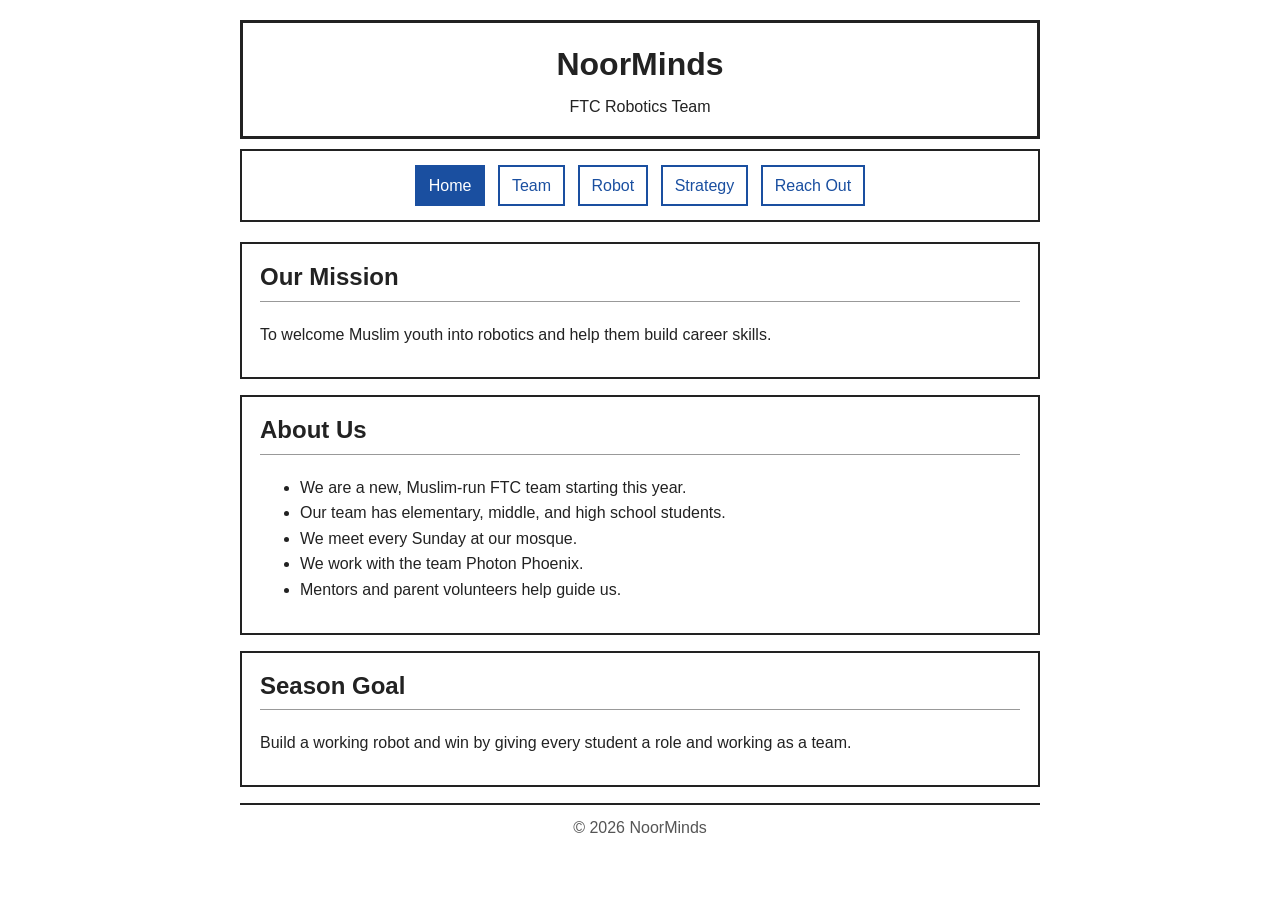
==== index.html @ 4e8f382d "Update the navigation button label from Join Us to Reach Out across all pages." ====
<!DOCTYPE html>
<html lang="en">
<head>
  <meta charset="UTF-8">
  <meta name="viewport" content="width=device-width, initial-scale=1.0">
  <title>NoorMinds - Home</title>
  <link rel="stylesheet" href="style.css">
</head>
<body>

<header>
  <h1>NoorMinds</h1>
  <p>FTC Robotics Team</p>
</header>

<nav>
  <a href="index.html" class="current">Home</a>
  <a href="team.html">Team</a>
  <a href="robot.html">Robot</a>
  <a href="strategy.html">Strategy</a>
  <a href="reach-out.html">Reach Out</a>
</nav>

<div class="box">
  <h2>Our Mission</h2>
  <p>To welcome Muslim youth into robotics and help them build career skills.</p>
</div>

<div class="box">
  <h2>About Us</h2>
  <ul>
    <li>We are a new, Muslim-run FTC team starting this year.</li>
    <li>Our team has elementary, middle, and high school students.</li>
    <li>We meet every Sunday at our mosque.</li>
    <li>We work with the team Photon Phoenix.</li>
    <li>Mentors and parent volunteers help guide us.</li>
  </ul>
</div>

<div class="box">
  <h2>Season Goal</h2>
  <p>Build a working robot and win by giving every student a role and working as a team.</p>
</div>

<footer>&copy; 2026 NoorMinds</footer>

</body>
</html>
---- style.css ----
body {
  font-family: Arial, sans-serif;
  max-width: 800px;
  margin: 20px auto;
  padding: 0 20px;
  line-height: 1.6;
  color: #222;
}
header {
  border: 3px solid #222;
  padding: 16px;
  text-align: center;
  margin-bottom: 10px;
}
header h1 { margin: 0; }
header p { margin: 4px 0 0; }
nav {
  border: 2px solid #222;
  padding: 10px;
  text-align: center;
  margin-bottom: 20px;
}
nav a {
  display: inline-block;
  margin: 4px;
  padding: 6px 12px;
  border: 2px solid #1a4fa0;
  color: #1a4fa0;
  text-decoration: none;
}
nav a:hover, nav a.current {
  background: #1a4fa0;
  color: white;
}
.box {
  border: 2px solid #222;
  padding: 14px 18px;
  margin-bottom: 16px;
}
.box h2 {
  margin-top: 0;
  border-bottom: 1px solid #999;
  padding-bottom: 4px;
}
.note { color: #777; font-style: italic; }
footer {
  border-top: 2px solid #222;
  text-align: center;
  padding-top: 10px;
  color: #555;
}
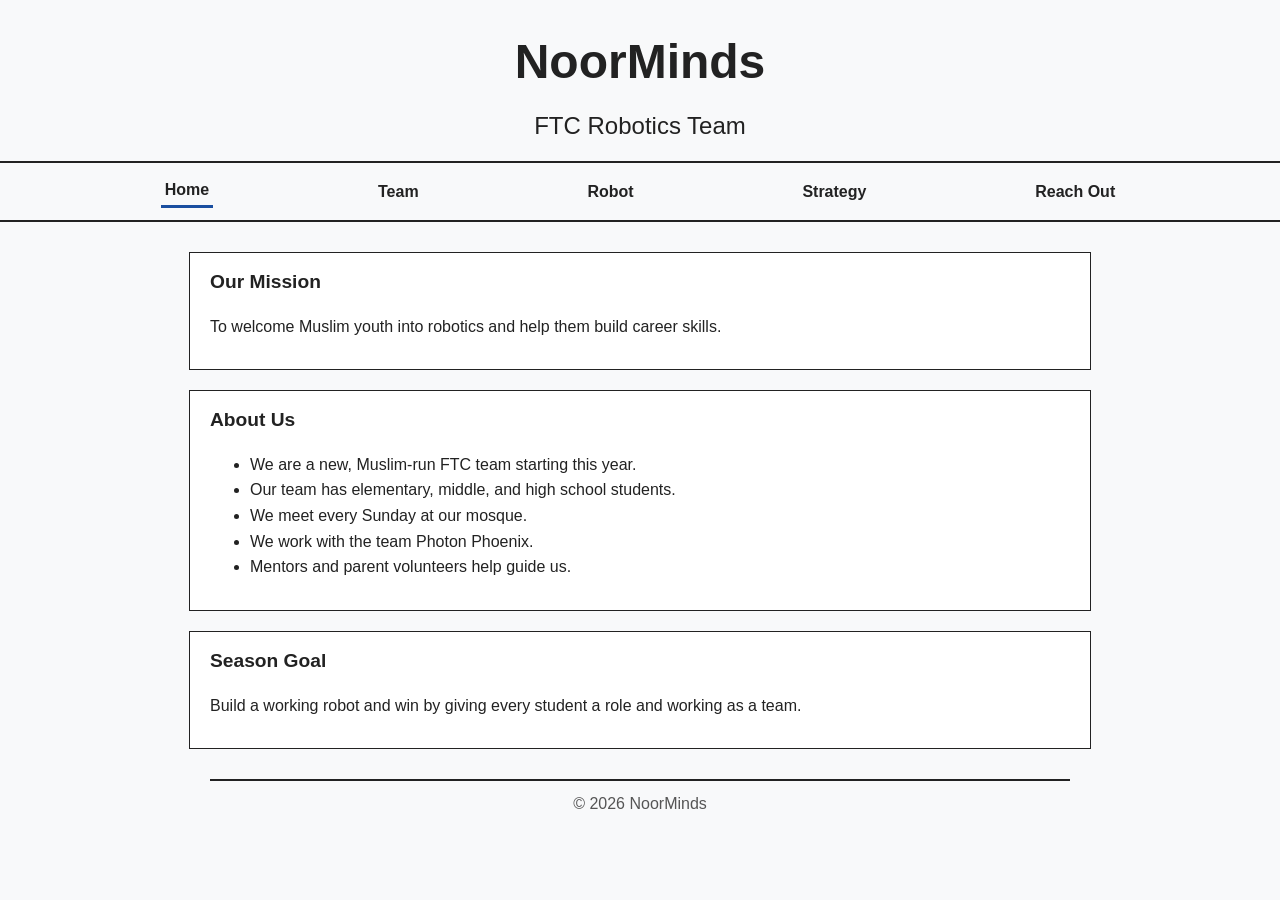
==== commit 2852d84f: "Add files via upload" ====
--- a/index.html
+++ b/index.html
@@ -4,7 +4,20 @@
   <meta charset="UTF-8">
   <meta name="viewport" content="width=device-width, initial-scale=1.0">
   <title>NoorMinds - Home</title>
-  <link rel="stylesheet" href="style.css">
+  <style>
+    body { font-family: Arial, sans-serif; margin: 0; line-height: 1.6; color: #222; background: #f8f9fa; }
+    header { text-align: center; padding: 24px 0 16px; }
+    header h1 { margin: 0; font-size: 3em; }
+    header p { margin: 6px 0 0; font-size: 1.5em; }
+    nav { width: 100%; border-top: 2px solid #222; border-bottom: 2px solid #222; padding: 12px 0; margin-bottom: 30px; display: flex; justify-content: space-evenly; align-items: center; }
+    nav a { color: #222; text-decoration: none; font-weight: bold; padding: 2px 4px; }
+    nav a:hover { text-decoration: underline; }
+    nav a.current { border-bottom: 3px solid #1a4fa0; }
+    .box { border: 1px solid #222; background: white; padding: 14px 20px; max-width: 860px; margin: 0 auto 20px; }
+    .box h2 { margin-top: 0; font-size: 1.2em; }
+    .note { color: #777; font-style: italic; }
+    footer { border-top: 2px solid #222; text-align: center; padding: 10px 0 20px; margin: 30px auto 0; max-width: 860px; color: #555; }
+  </style>
 </head>
 <body>
 
@@ -18,7 +31,7 @@
   <a href="team.html">Team</a>
   <a href="robot.html">Robot</a>
   <a href="strategy.html">Strategy</a>
-  <a href="reach-out.html">Reach Out</a>
+  <a href="join.html">Reach Out</a>
 </nav>
 
 <div class="box">
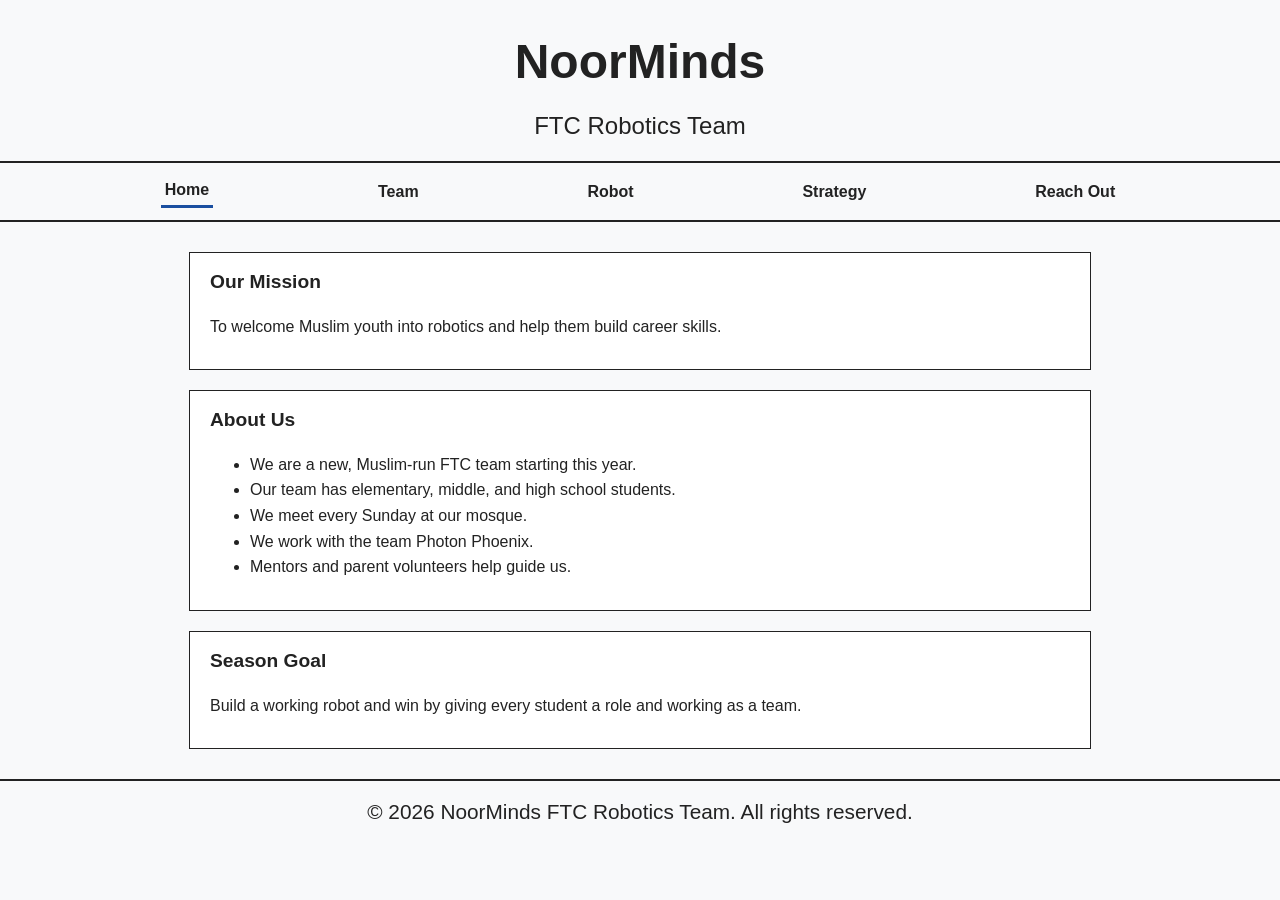
==== commit b4f015e2: "Add files via upload" ====
--- a/index.html
+++ b/index.html
@@ -16,7 +16,7 @@
     .box { border: 1px solid #222; background: white; padding: 14px 20px; max-width: 860px; margin: 0 auto 20px; }
     .box h2 { margin-top: 0; font-size: 1.2em; }
     .note { color: #777; font-style: italic; }
-    footer { border-top: 2px solid #222; text-align: center; padding: 10px 0 20px; margin: 30px auto 0; max-width: 860px; color: #555; }
+    footer { border-top: 2px solid #222; text-align: center; padding: 14px 0 24px; margin: 30px 0 0; width: 100%; font-size: 1.3em; color: #222; }
   </style>
 </head>
 <body>
@@ -55,7 +55,7 @@
   <p>Build a working robot and win by giving every student a role and working as a team.</p>
 </div>
 
-<footer>&copy; 2026 NoorMinds</footer>
+<footer>&copy; 2026 NoorMinds FTC Robotics Team. All rights reserved.</footer>
 
 </body>
 </html>
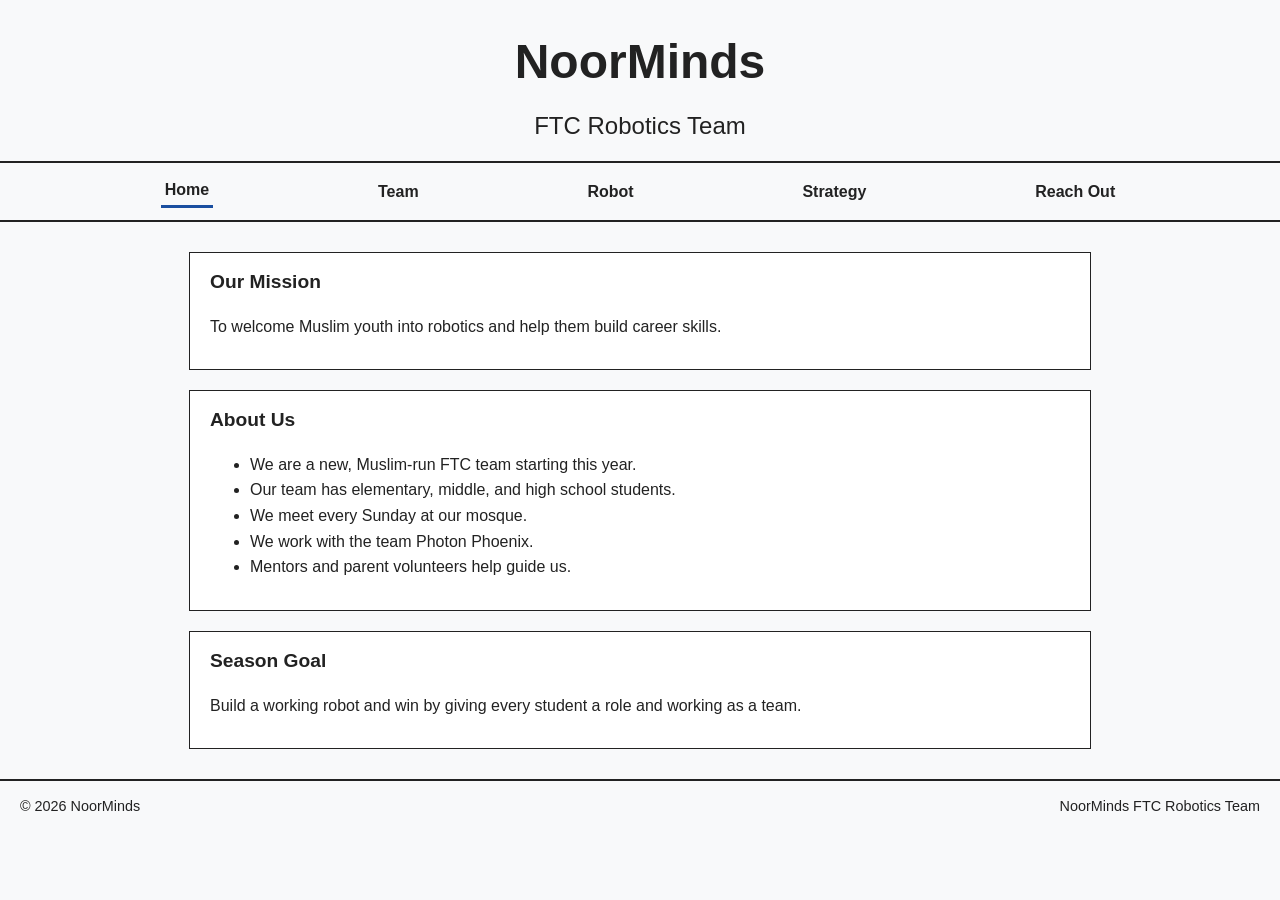
==== commit 5641442d: "Add files via upload" ====
--- a/index.html
+++ b/index.html
@@ -16,7 +16,7 @@
     .box { border: 1px solid #222; background: white; padding: 14px 20px; max-width: 860px; margin: 0 auto 20px; }
     .box h2 { margin-top: 0; font-size: 1.2em; }
     .note { color: #777; font-style: italic; }
-    footer { border-top: 2px solid #222; text-align: center; padding: 14px 0 24px; margin: 30px 0 0; width: 100%; font-size: 1.3em; color: #222; }
+    footer { border-top: 2px solid #222; display: flex; justify-content: space-between; padding: 14px 20px 24px; margin: 30px 0 0; width: 100%; box-sizing: border-box; font-size: 0.9em; color: #222; }
   </style>
 </head>
 <body>
@@ -55,7 +55,7 @@
   <p>Build a working robot and win by giving every student a role and working as a team.</p>
 </div>
 
-<footer>&copy; 2026 NoorMinds FTC Robotics Team. All rights reserved.</footer>
+<footer><span>&copy; 2026 NoorMinds</span><span>NoorMinds FTC Robotics Team</span></footer>
 
 </body>
 </html>
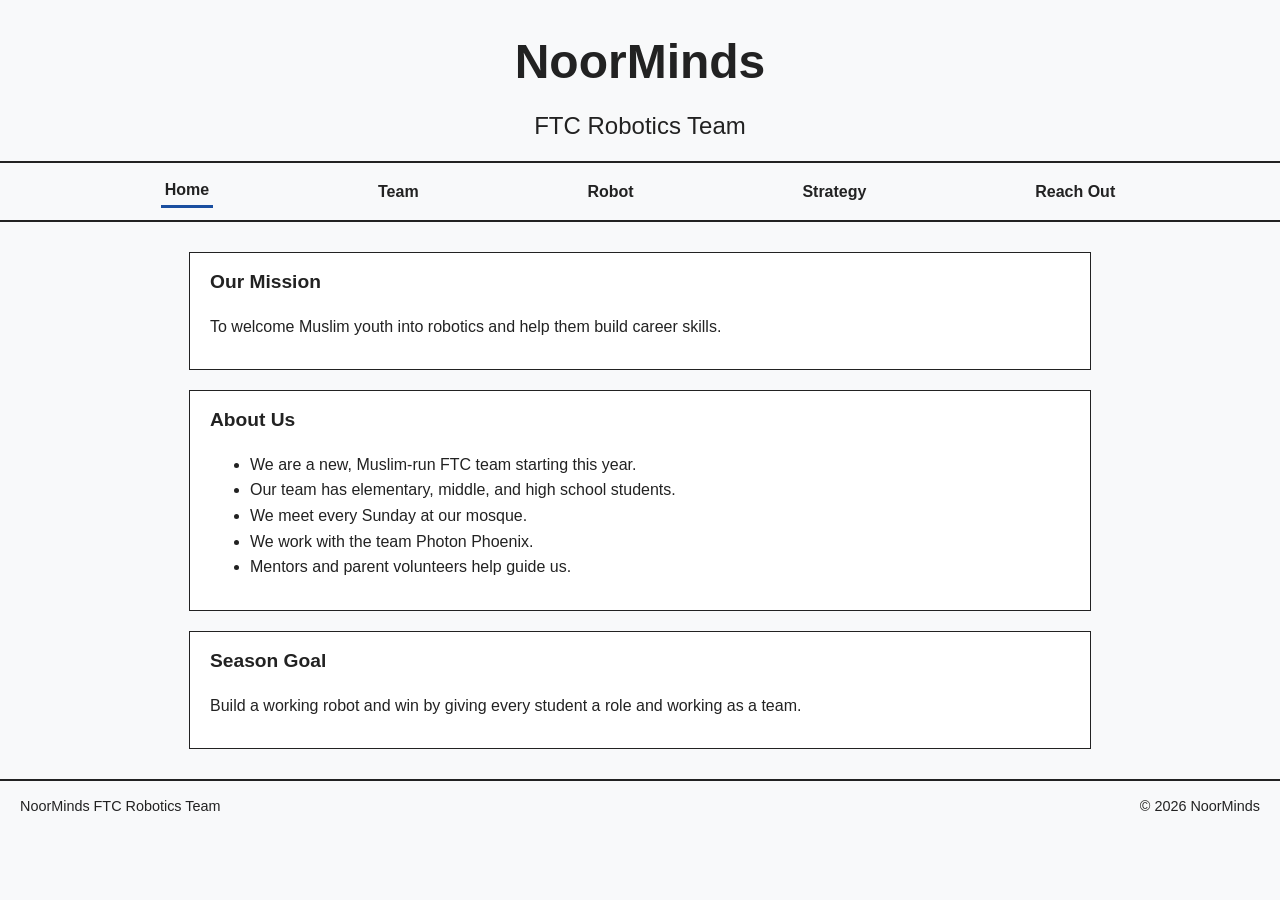
==== commit 774034d8: "Add files via upload" ====
--- a/index.html
+++ b/index.html
@@ -55,7 +55,7 @@
   <p>Build a working robot and win by giving every student a role and working as a team.</p>
 </div>
 
-<footer><span>&copy; 2026 NoorMinds</span><span>NoorMinds FTC Robotics Team</span></footer>
+<footer><span>NoorMinds FTC Robotics Team</span><span>&copy; 2026 NoorMinds</span></footer>
 
 </body>
 </html>
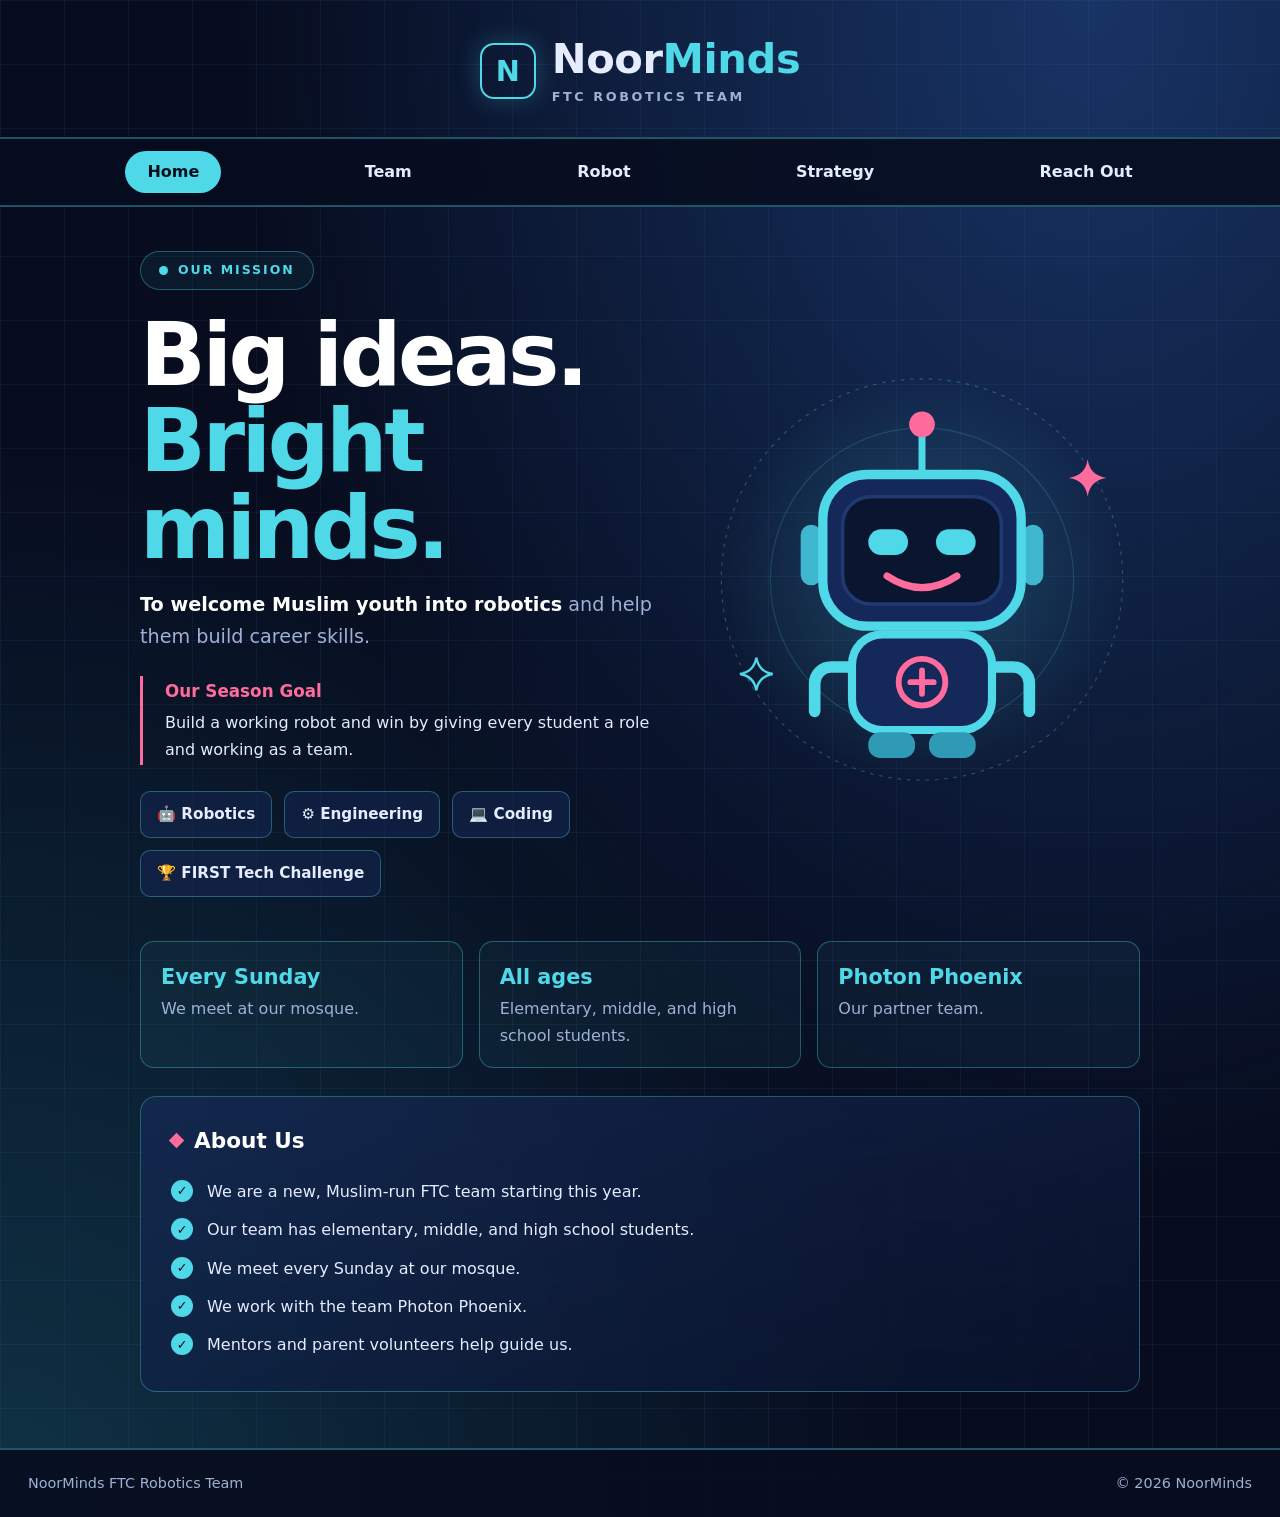
==== commit 67de3040: "Add files via upload" ====
--- a/index.html
+++ b/index.html
@@ -5,25 +5,72 @@
   <meta name="viewport" content="width=device-width, initial-scale=1.0">
   <title>NoorMinds - Home</title>
   <style>
-    body { font-family: Arial, sans-serif; margin: 0; line-height: 1.6; color: #222; background: #f8f9fa; }
-    header { text-align: center; padding: 24px 0 16px; }
-    header h1 { margin: 0; font-size: 3em; }
-    header p { margin: 6px 0 0; font-size: 1.5em; }
-    nav { width: 100%; border-top: 2px solid #222; border-bottom: 2px solid #222; padding: 12px 0; margin-bottom: 30px; display: flex; justify-content: space-evenly; align-items: center; }
-    nav a { color: #222; text-decoration: none; font-weight: bold; padding: 2px 4px; }
-    nav a:hover { text-decoration: underline; }
-    nav a.current { border-bottom: 3px solid #1a4fa0; }
-    .box { border: 1px solid #222; background: white; padding: 14px 20px; max-width: 860px; margin: 0 auto 20px; }
-    .box h2 { margin-top: 0; font-size: 1.2em; }
-    .note { color: #777; font-style: italic; }
-    footer { border-top: 2px solid #222; display: flex; justify-content: space-between; padding: 14px 20px 24px; margin: 30px 0 0; width: 100%; box-sizing: border-box; font-size: 0.9em; color: #222; }
+    :root { --bg: #070d1f; --cyan: #4fd8e8; --pink: #ff6b9d; --text: #e6ecff; --muted: #9fb0d6; --line: rgba(79, 216, 232, 0.35); }
+    * { box-sizing: border-box; }
+    html { background: var(--bg); }
+    body { margin: 0; min-height: 100vh; font-family: "Inter", "Segoe UI", system-ui, -apple-system, Arial, sans-serif; color: var(--text); line-height: 1.65; background-color: var(--bg); background-image: linear-gradient(rgba(90, 150, 255, 0.07) 1px, transparent 1px), linear-gradient(90deg, rgba(90, 150, 255, 0.07) 1px, transparent 1px), radial-gradient(ellipse at 85% 0%, rgba(40, 90, 170, 0.5), transparent 55%), radial-gradient(ellipse at 0% 100%, rgba(30, 120, 140, 0.35), transparent 50%); background-size: 64px 64px, 64px 64px, 100% 100%, 100% 100%; }
+    header { padding: 36px 20px 30px; display: flex; justify-content: center; }
+    .brand { display: flex; align-items: center; gap: 16px; }
+    .logo { width: 56px; height: 56px; display: flex; align-items: center; justify-content: center; border: 2px solid var(--cyan); border-radius: 14px; color: var(--cyan); font-size: 1.8rem; font-weight: 800; box-shadow: 0 0 24px rgba(79, 216, 232, 0.25); }
+    header h1 { margin: 0; font-size: clamp(1.8rem, 5vw, 2.6rem); font-weight: 800; letter-spacing: -0.01em; line-height: 1.1; }
+    header h1 span { color: var(--cyan); }
+    header p { margin: 4px 0 0; color: var(--muted); letter-spacing: 0.2em; text-transform: uppercase; font-size: 0.8rem; font-weight: 600; }
+    nav { position: sticky; top: 0; z-index: 10; width: 100%; display: flex; justify-content: space-evenly; align-items: center; flex-wrap: wrap; gap: 6px; padding: 12px 10px; background: rgba(7, 13, 31, 0.88); backdrop-filter: blur(10px); border-top: 2px solid var(--line); border-bottom: 2px solid var(--line); }
+    nav a { color: var(--text); text-decoration: none; font-weight: 700; padding: 8px 22px; border-radius: 999px; transition: background 0.15s, color 0.15s; }
+    nav a:hover { background: rgba(79, 216, 232, 0.12); color: var(--cyan); }
+    nav a.current { background: var(--cyan); color: #06101f; }
+    main { max-width: 1040px; margin: 44px auto; padding: 0 20px; }
+    .box { background: linear-gradient(160deg, rgba(22, 42, 88, 0.7), rgba(10, 20, 45, 0.7)); border: 1.5px solid var(--line); border-radius: 16px; padding: 26px 30px; margin-bottom: 28px; backdrop-filter: blur(6px); }
+    .box h2 { display: flex; align-items: center; gap: 12px; margin: 0 0 14px; font-size: 1.35rem; color: #fff; }
+    .box h2::before { content: ""; flex: none; width: 11px; height: 11px; background: var(--pink); transform: rotate(45deg); }
+    .box p { margin: 0 0 10px; color: var(--text); }
+    .box p:last-child { margin-bottom: 0; }
+    .hero { display: grid; grid-template-columns: 1.1fr 0.9fr; gap: 30px; align-items: center; margin-bottom: 44px; }
+    .pill { display: inline-flex; align-items: center; gap: 10px; padding: 8px 18px; border: 1.5px solid var(--line); border-radius: 999px; background: rgba(79, 216, 232, 0.06); color: var(--cyan); font-size: 0.78rem; font-weight: 800; letter-spacing: 0.16em; text-transform: uppercase; }
+    .pill::before { content: ""; width: 9px; height: 9px; border-radius: 50%; background: var(--cyan); }
+    .headline { margin: 22px 0 18px; font-size: clamp(3rem, 8vw, 5.4rem); font-weight: 800; letter-spacing: -0.04em; line-height: 1; color: #fff; }
+    .headline span { display: block; color: var(--cyan); }
+    .lead { margin: 0 0 24px; font-size: 1.2rem; color: var(--muted); max-width: 520px; }
+    .lead strong { color: #fff; }
+    .callout { border-left: 3px solid var(--pink); padding: 2px 0 2px 22px; margin: 0 0 26px; max-width: 520px; }
+    .callout h3 { margin: 0 0 4px; color: var(--pink); font-size: 1.05rem; }
+    .callout p { margin: 0; color: var(--text); }
+    .chips { display: flex; flex-wrap: wrap; gap: 12px; }
+    .chip { padding: 10px 16px; border: 1.5px solid var(--line); border-radius: 10px; background: rgba(20, 38, 80, 0.6); font-weight: 600; font-size: 0.95rem; }
+    .art { display: flex; justify-content: center; }
+    .art svg { width: 100%; max-width: 420px; height: auto; }
+    .grid { display: grid; grid-template-columns: repeat(auto-fit, minmax(220px, 1fr)); gap: 16px; }
+    .card { background: rgba(79, 216, 232, 0.05); border: 1.5px solid var(--line); border-radius: 14px; padding: 18px 20px; transition: transform 0.15s, border-color 0.15s, box-shadow 0.15s; }
+    .card:hover { transform: translateY(-4px); border-color: var(--cyan); box-shadow: 0 8px 28px rgba(79, 216, 232, 0.15); }
+    .card h3 { margin: 0 0 6px; font-size: 1.1rem; color: #fff; }
+    .card p { margin: 0 0 6px; font-size: 0.95rem; color: var(--muted); }
+    .stat strong { display: block; margin-bottom: 2px; font-size: 1.3rem; color: var(--cyan); }
+    .stat { color: var(--muted); }
+    .avatar, .num { display: flex; align-items: center; justify-content: center; width: 54px; height: 54px; margin-bottom: 12px; font-weight: 800; font-size: 1.35rem; color: #06101f; }
+    .avatar { border-radius: 50%; background: linear-gradient(135deg, var(--cyan), #3b6fe0); }
+    .num { border-radius: 12px; background: var(--pink); }
+    .label { font-weight: 700; color: var(--cyan); }
+    .checks { list-style: none; margin: 0; padding: 0; }
+    .checks li { position: relative; padding: 6px 0 6px 36px; }
+    .checks li::before { content: "\2713"; position: absolute; left: 0; top: 7px; width: 22px; height: 22px; border-radius: 50%; background: var(--cyan); color: #06101f; font-size: 0.8rem; font-weight: 800; display: flex; align-items: center; justify-content: center; }
+    .note { color: var(--muted); font-style: italic; }
+    .placeholder { display: flex; align-items: center; justify-content: center; min-height: 240px; padding: 20px; text-align: center; border: 2px dashed rgba(79, 216, 232, 0.5); border-radius: 12px; background: rgba(79, 216, 232, 0.05); color: var(--muted); font-style: italic; }
+    .empty { text-align: center; padding: 60px 28px; }
+    .empty p { font-size: 1.3rem; font-weight: 600; }
+    footer { display: flex; justify-content: space-between; flex-wrap: wrap; gap: 8px; padding: 22px 28px; margin-top: 56px; width: 100%; background: rgba(7, 13, 31, 0.9); border-top: 2px solid var(--line); color: var(--muted); font-size: 0.9rem; }
+    @media (max-width: 800px) { .hero { grid-template-columns: 1fr; } .art { order: -1; } .art svg { max-width: 300px; } }
   </style>
 </head>
 <body>
 
 <header>
-  <h1>NoorMinds</h1>
-  <p>FTC Robotics Team</p>
+  <div class="brand">
+    <div class="logo">N</div>
+    <div>
+      <h1>Noor<span>Minds</span></h1>
+      <p>FTC Robotics Team</p>
+    </div>
+  </div>
 </header>
 
 <nav>
@@ -31,29 +78,78 @@
   <a href="team.html">Team</a>
   <a href="robot.html">Robot</a>
   <a href="strategy.html">Strategy</a>
-  <a href="join.html">Reach Out</a>
+  <a href="reach-out.html">Reach Out</a>
 </nav>
 
-<div class="box">
-  <h2>Our Mission</h2>
-  <p>To welcome Muslim youth into robotics and help them build career skills.</p>
-</div>
+<main>
 
-<div class="box">
+<section class="hero">
+  <div>
+    <span class="pill">Our Mission</span>
+    <h2 class="headline">Big ideas.<span>Bright minds.</span></h2>
+    <p class="lead"><strong>To welcome Muslim youth into robotics</strong> and help them build career skills.</p>
+    <div class="callout">
+      <h3>Our Season Goal</h3>
+      <p>Build a working robot and win by giving every student a role and working as a team.</p>
+    </div>
+    <div class="chips">
+      <span class="chip">&#129302; Robotics</span>
+      <span class="chip">&#9881;&#65039; Engineering</span>
+      <span class="chip">&#128187; Coding</span>
+      <span class="chip">&#127942; FIRST Tech Challenge</span>
+    </div>
+  </div>
+  <div class="art">
+<svg viewBox="0 0 360 380" xmlns="http://www.w3.org/2000/svg" role="img" aria-label="Friendly robot">
+  <defs>
+    <radialGradient id="glow" cx="50%" cy="50%" r="50%">
+      <stop offset="0%" stop-color="#4fd8e8" stop-opacity="0.22"/>
+      <stop offset="100%" stop-color="#4fd8e8" stop-opacity="0"/>
+    </radialGradient>
+  </defs>
+  <circle cx="180" cy="195" r="175" fill="url(#glow)"/>
+  <circle cx="180" cy="195" r="172" fill="none" stroke="#4fd8e8" stroke-opacity="0.3" stroke-dasharray="3 5"/>
+  <circle cx="180" cy="195" r="130" fill="none" stroke="#4fd8e8" stroke-opacity="0.18"/>
+  <line x1="180" y1="105" x2="180" y2="72" stroke="#4fd8e8" stroke-width="6" stroke-linecap="round"/>
+  <circle cx="180" cy="62" r="11" fill="#ff6b9d"/>
+  <rect x="76" y="148" width="18" height="52" rx="9" fill="#3fb8cf"/>
+  <rect x="266" y="148" width="18" height="52" rx="9" fill="#3fb8cf"/>
+  <rect x="95" y="105" width="170" height="130" rx="38" fill="#14295a" stroke="#4fd8e8" stroke-width="8"/>
+  <rect x="112" y="124" width="136" height="92" rx="24" fill="#0a1530" stroke="#1e3a70" stroke-width="3"/>
+  <rect x="134" y="152" width="34" height="22" rx="11" fill="#4fd8e8"/>
+  <rect x="192" y="152" width="34" height="22" rx="11" fill="#4fd8e8"/>
+  <path d="M150 192 Q180 212 210 192" fill="none" stroke="#ff6b9d" stroke-width="6" stroke-linecap="round"/>
+  <rect x="120" y="242" width="120" height="82" rx="26" fill="#14295a" stroke="#4fd8e8" stroke-width="7"/>
+  <circle cx="180" cy="283" r="20" fill="none" stroke="#ff6b9d" stroke-width="5"/>
+  <path d="M180 273 v20 M170 283 h20" stroke="#ff6b9d" stroke-width="5" stroke-linecap="round"/>
+  <path d="M118 270 H102 a14 14 0 0 0 -14 14 V308" fill="none" stroke="#4fd8e8" stroke-width="10" stroke-linecap="round"/>
+  <path d="M242 270 H258 a14 14 0 0 1 14 14 V308" fill="none" stroke="#4fd8e8" stroke-width="10" stroke-linecap="round"/>
+  <rect x="134" y="326" width="40" height="22" rx="10" fill="#2f9ab5"/>
+  <rect x="186" y="326" width="40" height="22" rx="10" fill="#2f9ab5"/>
+  <path d="M322 92 Q324 106 338 108 Q324 110 322 124 Q320 110 306 108 Q320 106 322 92 Z" fill="#ff6b9d"/>
+  <path d="M38 262 Q40 274 52 276 Q40 278 38 290 Q36 278 24 276 Q36 274 38 262 Z" fill="none" stroke="#4fd8e8" stroke-width="2"/>
+</svg>
+  </div>
+</section>
+
+<section class="grid" style="margin-bottom: 28px;">
+  <div class="card stat"><strong>Every Sunday</strong>We meet at our mosque.</div>
+  <div class="card stat"><strong>All ages</strong>Elementary, middle, and high school students.</div>
+  <div class="card stat"><strong>Photon Phoenix</strong>Our partner team.</div>
+</section>
+
+<section class="box">
   <h2>About Us</h2>
-  <ul>
+  <ul class="checks">
     <li>We are a new, Muslim-run FTC team starting this year.</li>
     <li>Our team has elementary, middle, and high school students.</li>
     <li>We meet every Sunday at our mosque.</li>
     <li>We work with the team Photon Phoenix.</li>
     <li>Mentors and parent volunteers help guide us.</li>
   </ul>
-</div>
+</section>
 
-<div class="box">
-  <h2>Season Goal</h2>
-  <p>Build a working robot and win by giving every student a role and working as a team.</p>
-</div>
+</main>
 
 <footer><span>NoorMinds FTC Robotics Team</span><span>&copy; 2026 NoorMinds</span></footer>
 
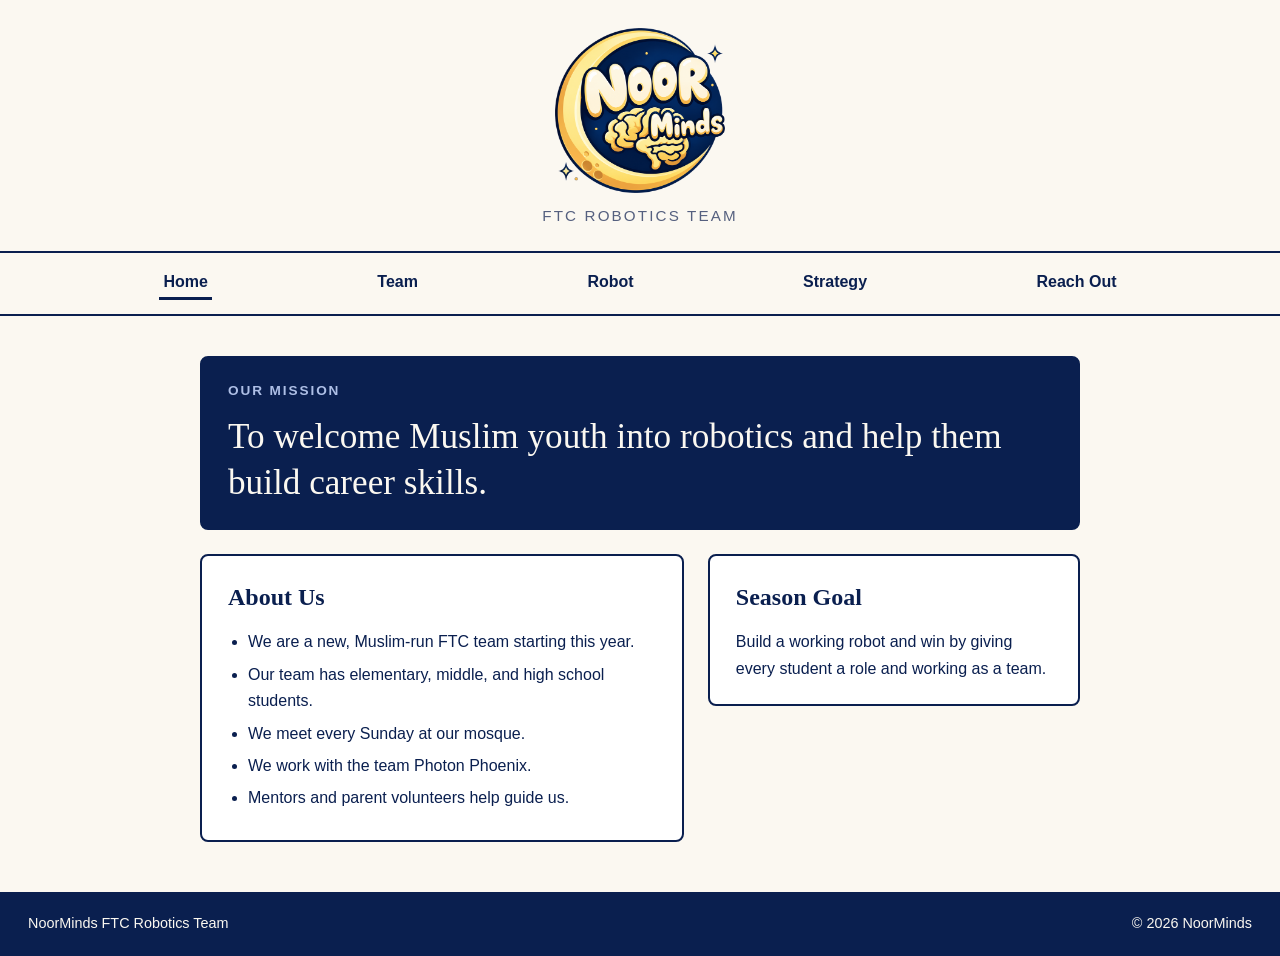
==== commit 86b8d4e8: "Add files via upload" ====
--- a/index.html
+++ b/index.html
@@ -4,73 +4,59 @@
   <meta charset="UTF-8">
   <meta name="viewport" content="width=device-width, initial-scale=1.0">
   <title>NoorMinds - Home</title>
+  <link rel="icon" href="logo.png">
   <style>
-    :root { --bg: #070d1f; --cyan: #4fd8e8; --pink: #ff6b9d; --text: #e6ecff; --muted: #9fb0d6; --line: rgba(79, 216, 232, 0.35); }
+    :root { --navy: #0a1f4f; --blue: #2f5fc4; --cream: #fbf8f1; --paper: #ffffff; --soft: #eef1f8; --muted: #55607f; }
     * { box-sizing: border-box; }
-    html { background: var(--bg); }
-    body { margin: 0; min-height: 100vh; font-family: "Inter", "Segoe UI", system-ui, -apple-system, Arial, sans-serif; color: var(--text); line-height: 1.65; background-color: var(--bg); background-image: linear-gradient(rgba(90, 150, 255, 0.07) 1px, transparent 1px), linear-gradient(90deg, rgba(90, 150, 255, 0.07) 1px, transparent 1px), radial-gradient(ellipse at 85% 0%, rgba(40, 90, 170, 0.5), transparent 55%), radial-gradient(ellipse at 0% 100%, rgba(30, 120, 140, 0.35), transparent 50%); background-size: 64px 64px, 64px 64px, 100% 100%, 100% 100%; }
-    header { padding: 36px 20px 30px; display: flex; justify-content: center; }
-    .brand { display: flex; align-items: center; gap: 16px; }
-    .logo { width: 56px; height: 56px; display: flex; align-items: center; justify-content: center; border: 2px solid var(--cyan); border-radius: 14px; color: var(--cyan); font-size: 1.8rem; font-weight: 800; box-shadow: 0 0 24px rgba(79, 216, 232, 0.25); }
-    header h1 { margin: 0; font-size: clamp(1.8rem, 5vw, 2.6rem); font-weight: 800; letter-spacing: -0.01em; line-height: 1.1; }
-    header h1 span { color: var(--cyan); }
-    header p { margin: 4px 0 0; color: var(--muted); letter-spacing: 0.2em; text-transform: uppercase; font-size: 0.8rem; font-weight: 600; }
-    nav { position: sticky; top: 0; z-index: 10; width: 100%; display: flex; justify-content: space-evenly; align-items: center; flex-wrap: wrap; gap: 6px; padding: 12px 10px; background: rgba(7, 13, 31, 0.88); backdrop-filter: blur(10px); border-top: 2px solid var(--line); border-bottom: 2px solid var(--line); }
-    nav a { color: var(--text); text-decoration: none; font-weight: 700; padding: 8px 22px; border-radius: 999px; transition: background 0.15s, color 0.15s; }
-    nav a:hover { background: rgba(79, 216, 232, 0.12); color: var(--cyan); }
-    nav a.current { background: var(--cyan); color: #06101f; }
-    main { max-width: 1040px; margin: 44px auto; padding: 0 20px; }
-    .box { background: linear-gradient(160deg, rgba(22, 42, 88, 0.7), rgba(10, 20, 45, 0.7)); border: 1.5px solid var(--line); border-radius: 16px; padding: 26px 30px; margin-bottom: 28px; backdrop-filter: blur(6px); }
-    .box h2 { display: flex; align-items: center; gap: 12px; margin: 0 0 14px; font-size: 1.35rem; color: #fff; }
-    .box h2::before { content: ""; flex: none; width: 11px; height: 11px; background: var(--pink); transform: rotate(45deg); }
-    .box p { margin: 0 0 10px; color: var(--text); }
+    body { margin: 0; font-family: "Segoe UI", Helvetica, Arial, sans-serif; color: var(--navy); background: var(--cream); line-height: 1.65; }
+    header { text-align: center; padding: 28px 20px 22px; }
+    header img { display: block; width: 170px; max-width: 60%; height: auto; margin: 0 auto 10px; }
+    header h1 { margin: 0; }
+    header p { margin: 0; color: var(--muted); font-size: 0.95rem; letter-spacing: 0.14em; text-transform: uppercase; }
+    nav { position: sticky; top: 0; z-index: 10; width: 100%; display: flex; justify-content: space-evenly; align-items: center; flex-wrap: wrap; gap: 4px 12px; padding: 14px 10px; background: var(--cream); border-top: 2px solid var(--navy); border-bottom: 2px solid var(--navy); }
+    nav a { color: var(--navy); text-decoration: none; font-weight: 700; padding: 2px 4px; border-bottom: 3px solid transparent; }
+    nav a:hover { border-bottom-color: var(--blue); }
+    nav a.current { border-bottom-color: var(--navy); }
+    main { max-width: 920px; margin: 40px auto; padding: 0 20px; }
+    .box { background: var(--paper); border: 2px solid var(--navy); border-radius: 8px; padding: 22px 26px; margin-bottom: 24px; }
+    .box h2 { margin: 0 0 12px; font-family: Georgia, "Times New Roman", serif; font-size: 1.5rem; }
+    .box h3 { margin: 0 0 4px; font-size: 1.05rem; }
+    .box p { margin: 0 0 10px; }
     .box p:last-child { margin-bottom: 0; }
-    .hero { display: grid; grid-template-columns: 1.1fr 0.9fr; gap: 30px; align-items: center; margin-bottom: 44px; }
-    .pill { display: inline-flex; align-items: center; gap: 10px; padding: 8px 18px; border: 1.5px solid var(--line); border-radius: 999px; background: rgba(79, 216, 232, 0.06); color: var(--cyan); font-size: 0.78rem; font-weight: 800; letter-spacing: 0.16em; text-transform: uppercase; }
-    .pill::before { content: ""; width: 9px; height: 9px; border-radius: 50%; background: var(--cyan); }
-    .headline { margin: 22px 0 18px; font-size: clamp(3rem, 8vw, 5.4rem); font-weight: 800; letter-spacing: -0.04em; line-height: 1; color: #fff; }
-    .headline span { display: block; color: var(--cyan); }
-    .lead { margin: 0 0 24px; font-size: 1.2rem; color: var(--muted); max-width: 520px; }
-    .lead strong { color: #fff; }
-    .callout { border-left: 3px solid var(--pink); padding: 2px 0 2px 22px; margin: 0 0 26px; max-width: 520px; }
-    .callout h3 { margin: 0 0 4px; color: var(--pink); font-size: 1.05rem; }
-    .callout p { margin: 0; color: var(--text); }
-    .chips { display: flex; flex-wrap: wrap; gap: 12px; }
-    .chip { padding: 10px 16px; border: 1.5px solid var(--line); border-radius: 10px; background: rgba(20, 38, 80, 0.6); font-weight: 600; font-size: 0.95rem; }
-    .art { display: flex; justify-content: center; }
-    .art svg { width: 100%; max-width: 420px; height: auto; }
-    .grid { display: grid; grid-template-columns: repeat(auto-fit, minmax(220px, 1fr)); gap: 16px; }
-    .card { background: rgba(79, 216, 232, 0.05); border: 1.5px solid var(--line); border-radius: 14px; padding: 18px 20px; transition: transform 0.15s, border-color 0.15s, box-shadow 0.15s; }
-    .card:hover { transform: translateY(-4px); border-color: var(--cyan); box-shadow: 0 8px 28px rgba(79, 216, 232, 0.15); }
-    .card h3 { margin: 0 0 6px; font-size: 1.1rem; color: #fff; }
-    .card p { margin: 0 0 6px; font-size: 0.95rem; color: var(--muted); }
-    .stat strong { display: block; margin-bottom: 2px; font-size: 1.3rem; color: var(--cyan); }
-    .stat { color: var(--muted); }
-    .avatar, .num { display: flex; align-items: center; justify-content: center; width: 54px; height: 54px; margin-bottom: 12px; font-weight: 800; font-size: 1.35rem; color: #06101f; }
-    .avatar { border-radius: 50%; background: linear-gradient(135deg, var(--cyan), #3b6fe0); }
-    .num { border-radius: 12px; background: var(--pink); }
-    .label { font-weight: 700; color: var(--cyan); }
-    .checks { list-style: none; margin: 0; padding: 0; }
-    .checks li { position: relative; padding: 6px 0 6px 36px; }
-    .checks li::before { content: "\2713"; position: absolute; left: 0; top: 7px; width: 22px; height: 22px; border-radius: 50%; background: var(--cyan); color: #06101f; font-size: 0.8rem; font-weight: 800; display: flex; align-items: center; justify-content: center; }
+    .mission { background: var(--navy); color: var(--cream); }
+    .mission h2 { color: #aebfe6; font-family: "Segoe UI", Helvetica, Arial, sans-serif; font-size: 0.85rem; letter-spacing: 0.14em; text-transform: uppercase; }
+    .mission p { font-family: Georgia, "Times New Roman", serif; font-size: clamp(1.5rem, 3.6vw, 2.2rem); line-height: 1.3; }
+    .two { display: grid; grid-template-columns: 1.3fr 1fr; gap: 24px; align-items: start; }
+    .two .box { margin-bottom: 0; }
+    .plain { margin: 0; padding-left: 20px; }
+    .plain li { margin-bottom: 6px; }
+    .grid { display: grid; grid-template-columns: repeat(auto-fit, minmax(230px, 1fr)); gap: 18px; }
+    .entry { border: 1.5px solid var(--navy); border-radius: 6px; padding: 16px 18px; background: var(--cream); }
+    .entry p { margin: 0 0 6px; font-size: 0.95rem; }
+    .photo { width: 64px; height: 64px; margin-bottom: 10px; border: 1.5px dashed var(--navy); border-radius: 4px; background: var(--soft); display: flex; align-items: center; justify-content: center; color: var(--muted); font-size: 0.7rem; }
+    .label { font-weight: 700; }
     .note { color: var(--muted); font-style: italic; }
-    .placeholder { display: flex; align-items: center; justify-content: center; min-height: 240px; padding: 20px; text-align: center; border: 2px dashed rgba(79, 216, 232, 0.5); border-radius: 12px; background: rgba(79, 216, 232, 0.05); color: var(--muted); font-style: italic; }
-    .empty { text-align: center; padding: 60px 28px; }
-    .empty p { font-size: 1.3rem; font-weight: 600; }
-    footer { display: flex; justify-content: space-between; flex-wrap: wrap; gap: 8px; padding: 22px 28px; margin-top: 56px; width: 100%; background: rgba(7, 13, 31, 0.9); border-top: 2px solid var(--line); color: var(--muted); font-size: 0.9rem; }
-    @media (max-width: 800px) { .hero { grid-template-columns: 1fr; } .art { order: -1; } .art svg { max-width: 300px; } }
+    .placeholder { display: flex; align-items: center; justify-content: center; min-height: 240px; padding: 20px; text-align: center; border: 2px dashed var(--navy); border-radius: 6px; background: var(--soft); color: var(--muted); font-style: italic; }
+    table { width: 100%; border-collapse: collapse; }
+    th, td { text-align: left; padding: 10px 12px; border-bottom: 1.5px solid var(--navy); vertical-align: top; }
+    th { font-size: 0.8rem; letter-spacing: 0.1em; text-transform: uppercase; color: var(--muted); }
+    tr:last-child td { border-bottom: none; }
+    td:first-child { font-weight: 700; width: 32%; }
+    .step { display: grid; grid-template-columns: 44px 1fr; gap: 14px; padding: 14px 0; border-bottom: 1.5px solid var(--navy); }
+    .step:last-child { border-bottom: none; padding-bottom: 0; }
+    .step:first-of-type { padding-top: 0; }
+    .step .n { font-family: Georgia, "Times New Roman", serif; font-size: 2rem; line-height: 1; color: var(--blue); }
+    .empty { text-align: center; padding: 56px 24px; }
+    .empty p { font-size: 1.25rem; }
+    footer { display: flex; justify-content: space-between; flex-wrap: wrap; gap: 8px; padding: 20px 28px; margin-top: 50px; width: 100%; background: var(--navy); color: var(--cream); font-size: 0.9rem; }
+    @media (max-width: 760px) { .two { grid-template-columns: 1fr; gap: 0; } .two .box { margin-bottom: 24px; } .two .box:last-child { margin-bottom: 0; } }
   </style>
 </head>
 <body>
 
 <header>
-  <div class="brand">
-    <div class="logo">N</div>
-    <div>
-      <h1>Noor<span>Minds</span></h1>
-      <p>FTC Robotics Team</p>
-    </div>
-  </div>
+  <h1><img src="logo.png" alt="NoorMinds"></h1>
+  <p>FTC Robotics Team</p>
 </header>
 
 <nav>
@@ -83,71 +69,28 @@
 
 <main>
 
-<section class="hero">
-  <div>
-    <span class="pill">Our Mission</span>
-    <h2 class="headline">Big ideas.<span>Bright minds.</span></h2>
-    <p class="lead"><strong>To welcome Muslim youth into robotics</strong> and help them build career skills.</p>
-    <div class="callout">
-      <h3>Our Season Goal</h3>
-      <p>Build a working robot and win by giving every student a role and working as a team.</p>
-    </div>
-    <div class="chips">
-      <span class="chip">&#129302; Robotics</span>
-      <span class="chip">&#9881;&#65039; Engineering</span>
-      <span class="chip">&#128187; Coding</span>
-      <span class="chip">&#127942; FIRST Tech Challenge</span>
-    </div>
-  </div>
-  <div class="art">
-<svg viewBox="0 0 360 380" xmlns="http://www.w3.org/2000/svg" role="img" aria-label="Friendly robot">
-  <defs>
-    <radialGradient id="glow" cx="50%" cy="50%" r="50%">
-      <stop offset="0%" stop-color="#4fd8e8" stop-opacity="0.22"/>
-      <stop offset="100%" stop-color="#4fd8e8" stop-opacity="0"/>
-    </radialGradient>
-  </defs>
-  <circle cx="180" cy="195" r="175" fill="url(#glow)"/>
-  <circle cx="180" cy="195" r="172" fill="none" stroke="#4fd8e8" stroke-opacity="0.3" stroke-dasharray="3 5"/>
-  <circle cx="180" cy="195" r="130" fill="none" stroke="#4fd8e8" stroke-opacity="0.18"/>
-  <line x1="180" y1="105" x2="180" y2="72" stroke="#4fd8e8" stroke-width="6" stroke-linecap="round"/>
-  <circle cx="180" cy="62" r="11" fill="#ff6b9d"/>
-  <rect x="76" y="148" width="18" height="52" rx="9" fill="#3fb8cf"/>
-  <rect x="266" y="148" width="18" height="52" rx="9" fill="#3fb8cf"/>
-  <rect x="95" y="105" width="170" height="130" rx="38" fill="#14295a" stroke="#4fd8e8" stroke-width="8"/>
-  <rect x="112" y="124" width="136" height="92" rx="24" fill="#0a1530" stroke="#1e3a70" stroke-width="3"/>
-  <rect x="134" y="152" width="34" height="22" rx="11" fill="#4fd8e8"/>
-  <rect x="192" y="152" width="34" height="22" rx="11" fill="#4fd8e8"/>
-  <path d="M150 192 Q180 212 210 192" fill="none" stroke="#ff6b9d" stroke-width="6" stroke-linecap="round"/>
-  <rect x="120" y="242" width="120" height="82" rx="26" fill="#14295a" stroke="#4fd8e8" stroke-width="7"/>
-  <circle cx="180" cy="283" r="20" fill="none" stroke="#ff6b9d" stroke-width="5"/>
-  <path d="M180 273 v20 M170 283 h20" stroke="#ff6b9d" stroke-width="5" stroke-linecap="round"/>
-  <path d="M118 270 H102 a14 14 0 0 0 -14 14 V308" fill="none" stroke="#4fd8e8" stroke-width="10" stroke-linecap="round"/>
-  <path d="M242 270 H258 a14 14 0 0 1 14 14 V308" fill="none" stroke="#4fd8e8" stroke-width="10" stroke-linecap="round"/>
-  <rect x="134" y="326" width="40" height="22" rx="10" fill="#2f9ab5"/>
-  <rect x="186" y="326" width="40" height="22" rx="10" fill="#2f9ab5"/>
-  <path d="M322 92 Q324 106 338 108 Q324 110 322 124 Q320 110 306 108 Q320 106 322 92 Z" fill="#ff6b9d"/>
-  <path d="M38 262 Q40 274 52 276 Q40 278 38 290 Q36 278 24 276 Q36 274 38 262 Z" fill="none" stroke="#4fd8e8" stroke-width="2"/>
-</svg>
-  </div>
+<section class="box mission">
+  <h2>Our Mission</h2>
+  <p>To welcome Muslim youth into robotics and help them build career skills.</p>
 </section>
 
-<section class="grid" style="margin-bottom: 28px;">
-  <div class="card stat"><strong>Every Sunday</strong>We meet at our mosque.</div>
-  <div class="card stat"><strong>All ages</strong>Elementary, middle, and high school students.</div>
-  <div class="card stat"><strong>Photon Phoenix</strong>Our partner team.</div>
-</section>
+<div class="two">
+  <section class="box">
+    <h2>About Us</h2>
+    <ul class="plain">
+      <li>We are a new, Muslim-run FTC team starting this year.</li>
+      <li>Our team has elementary, middle, and high school students.</li>
+      <li>We meet every Sunday at our mosque.</li>
+      <li>We work with the team Photon Phoenix.</li>
+      <li>Mentors and parent volunteers help guide us.</li>
+    </ul>
+  </section>
 
-<section class="box">
-  <h2>About Us</h2>
-  <ul class="checks">
-    <li>We are a new, Muslim-run FTC team starting this year.</li>
-    <li>Our team has elementary, middle, and high school students.</li>
-    <li>We meet every Sunday at our mosque.</li>
-    <li>We work with the team Photon Phoenix.</li>
-    <li>Mentors and parent volunteers help guide us.</li>
-  </ul>
-</section>
+  <section class="box">
+    <h2>Season Goal</h2>
+    <p>Build a working robot and win by giving every student a role and working as a team.</p>
+  </section>
+</div>
 
 </main>
 
